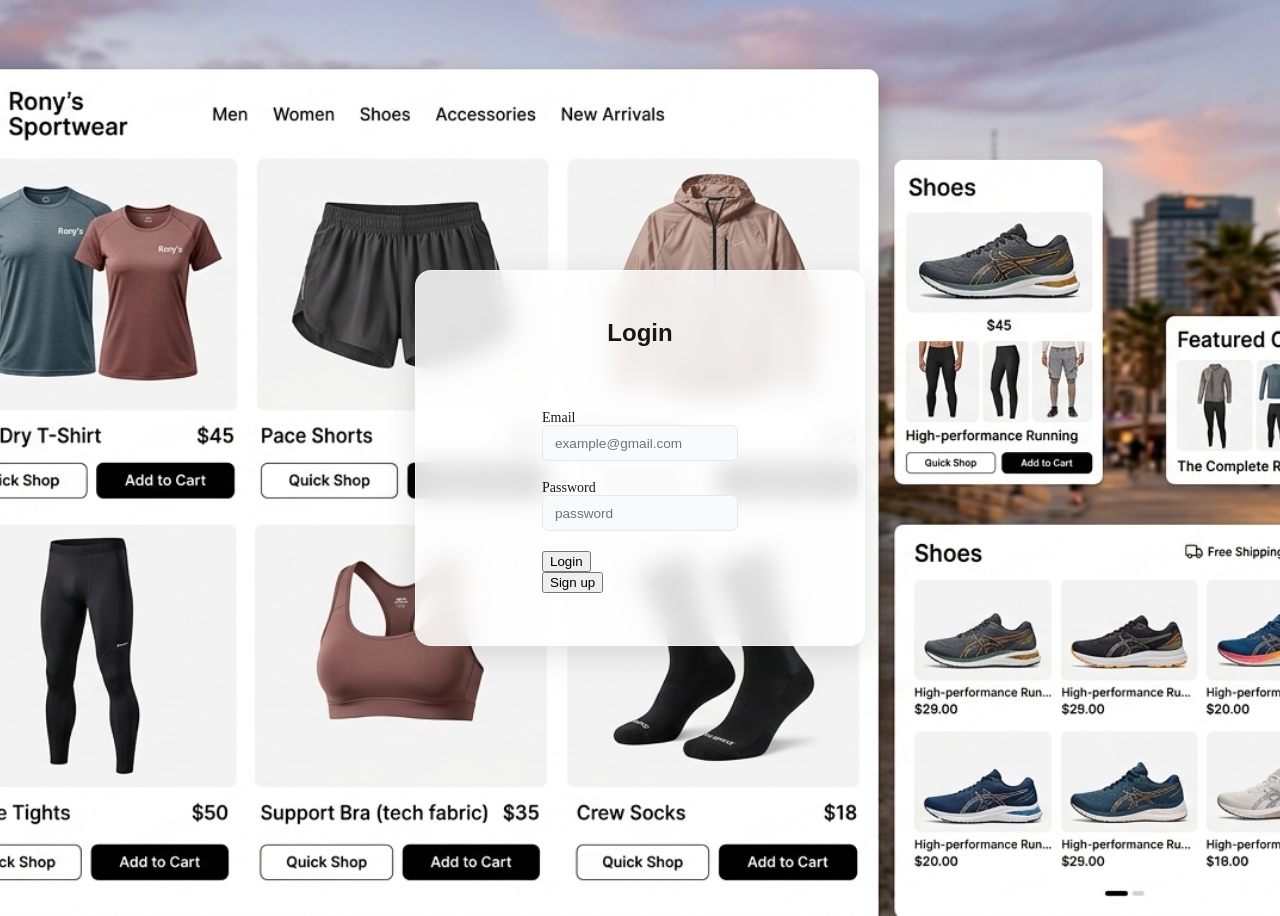
==== index.html @ 48cdadca "first commit" ====
<html lang="en">
  <head>
    <meta charset="UTF-8" />
    <meta name="viewport" content="width=device-width, initial-scale=1.0" />
    <link rel="stylesheet" href="style.css" />

    <title>Login Page</title>
  </head>
  <body>
    <div class="card">
      <h1>Login</h1>
      <form>
        <div>
          <label class="form-label" for="email">Email</label>
          <input
            class="input-field"
            type="email"
            id="email"
            name="email"
            placeholder="example@gmail.com"
            required
          />
        </div>
        <div>
          <label class="form-label" for="password">Password</label>
          <input
            class="input-field"
            type="password"
            id="password"
            name="password"
            placeholder="password"
            required
          />
        </div>
        <button type="submit">Login</button>
        <button type="Sign up" onclick="window.location.href = 'register.html'">
          Sign up
        </button>
      </form>
    </div>
  </body>
</html>
---- style.css ----
body {
  height: 100vh;
  display: flex;
  justify-content: center;
  align-items: center;
  flex-direction: column;
  background-image: url("Gemini_Generated_Image_eipzj1eipzj1eipz.png");
  background-size: cover;
  background-position: center;
  background-repeat: no-repeat;
}

form {
  max-width: 400px;
  margin: 20px auto;
}

h1 {
  font-family: "Franklin Gothic Medium", "Arial Narrow", Arial, sans-serif;
  font-size: 24px;
  font-weight: bold;
  text-align: center;
  margin-bottom: 20px;
}

.form-label {
  display: flex;
  align-items: center;
  gap: 0.5rem;
  font-size: 0.875rem;
  line-height: 1;
  font-weight: 500;
  user-select: none;
}

input {
  display: block;
  text-align: left;
  margin-bottom: 20px;
}

button {
  display: block;
  text-align: center;
}

.input-field {
  height: 2.25rem;
  width: 100%;
  border-radius: 0.375rem;
  border: 1px solid #e5e7eb;
  background-color: #f9fafb;
  padding: 0.5rem 0.75rem;
  font-size: 0.85rem;
  box-sizing: border-box;
  margin-bottom: 20px;
}

.input-field::placeholder {
  color: #6b7280;
}
.card {
  background-color: rgba(255, 255, 255, 0.85);
  backdrop-filter: blur(12px);
  -webkit-backdrop-filter: blur(12px);
  color: #171717;
  display: flex;
  flex-direction: column;
  gap: 1.5rem;
  border-radius: 1rem;
  border: 1px solid rgba(255, 255, 255, 0.5);
  padding: 2rem;
  box-shadow: 0 8px 32px rgba(0, 0, 0, 0.12);
  width: 100%;
  max-width: 24rem;
}
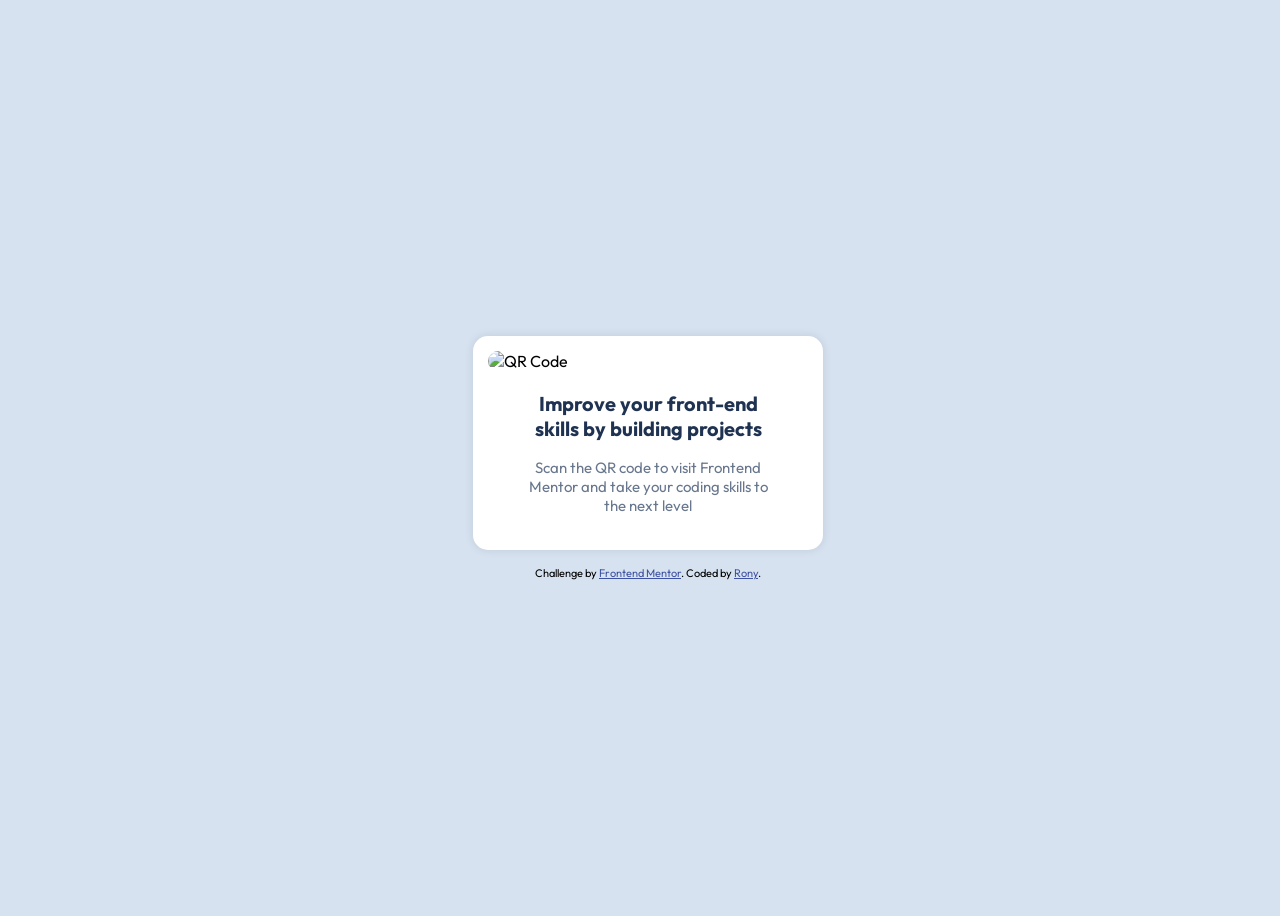
==== commit f4272aa8: "Add QR code component: index.html, style.css, images, README, .gitignore Made-with: Cursor" ====
--- a/index.html
+++ b/index.html
@@ -1,42 +1,41 @@
+<!doctype html>
 <html lang="en">
   <head>
     <meta charset="UTF-8" />
     <meta name="viewport" content="width=device-width, initial-scale=1.0" />
     <link rel="stylesheet" href="style.css" />
 
-    <title>Login Page</title>
+    <link
+      rel="icon"
+      type="image/png"
+      sizes="32x32"
+      href="./images/favicon-32x32.png"
+    />
+
+    <title>Frontend Mentor | QR code component</title>
   </head>
   <body>
     <div class="card">
-      <h1>Login</h1>
-      <form>
-        <div>
-          <label class="form-label" for="email">Email</label>
-          <input
-            class="input-field"
-            type="email"
-            id="email"
-            name="email"
-            placeholder="example@gmail.com"
-            required
-          />
-        </div>
-        <div>
-          <label class="form-label" for="password">Password</label>
-          <input
-            class="input-field"
-            type="password"
-            id="password"
-            name="password"
-            placeholder="password"
-            required
-          />
-        </div>
-        <button type="submit">Login</button>
-        <button type="Sign up" onclick="window.location.href = 'register.html'">
-          Sign up
-        </button>
-      </form>
+      <div class="qr-code">
+        <img src="./images/image-qr-code.png" alt="QR Code" />
+      </div>
+      <div class="title">
+        <h1>Improve your front-end skills by building projects</h1>
+      </div>
+
+      <div class="description">
+        <p>
+          Scan the QR code to visit Frontend Mentor and take your coding skills
+          to the next level
+        </p>
+      </div>
+    </div>
+
+    <div class="attribution">
+      Challenge by
+      <a href="https://www.frontendmentor.io?ref=challenge" target="_blank"
+        >Frontend Mentor</a
+      >. Coded by <a href="https://github.com/ronyshulkin">Rony</a>.
     </div>
   </body>
 </html>
--- a/style.css
+++ b/style.css
@@ -1,76 +1,59 @@
+@import url("https://fonts.googleapis.com/css2?family=Outfit:wght@400;700&display=swap");
 body {
+  background-color: hsl(212, 45%, 89%);
+  display: flex;
+  flex-direction: column;
+  align-items: center;
+  justify-content: center;
   height: 100vh;
-  display: flex;
-  justify-content: center;
-  align-items: center;
-  flex-direction: column;
-  background-image: url("Gemini_Generated_Image_eipzj1eipzj1eipz.png");
-  background-size: cover;
-  background-position: center;
-  background-repeat: no-repeat;
+  width: 100vw;
+  font-family: "Outfit", sans-serif;
 }
 
-form {
-  max-width: 400px;
-  margin: 20px auto;
+.card {
+  background-color: white;
+  width: min(320px, 90%);
+  border-radius: 15px;
+  box-shadow: 0 0 10px 0 rgba(0, 0, 0, 0.1);
+  padding: 15px;
+  max-width: 320px;
 }
 
-h1 {
-  font-family: "Franklin Gothic Medium", "Arial Narrow", Arial, sans-serif;
-  font-size: 24px;
-  font-weight: bold;
-  text-align: center;
-  margin-bottom: 20px;
+.qr-code img {
+  width: 100%;
+  height: auto;
+  border-radius: 10px;
+  display: block;
 }
 
-.form-label {
-  display: flex;
-  align-items: center;
-  gap: 0.5rem;
-  font-size: 0.875rem;
-  line-height: 1;
-  font-weight: 500;
-  user-select: none;
+.title h1 {
+  font-size: 20px;
+  font-weight: 700;
+  padding-top: 20px;
+  padding-bottom: 7px;
+  text-align: center;
+  color: hsl(218, 44%, 22%);
+  width: 80%;
+  margin: 0 auto;
 }
 
-input {
-  display: block;
-  text-align: left;
-  margin-bottom: 20px;
+.description p {
+  font-size: 15px;
+  font-weight: 400;
+  padding-top: 10px;
+  padding-bottom: 20px;
+  text-align: center;
+  color: hsl(216, 15%, 48%);
+  width: 80%;
+  margin: 0 auto;
 }
 
-button {
-  display: block;
+.attribution {
+  font-size: 11px;
   text-align: center;
+  margin-top: 1rem;
 }
 
-.input-field {
-  height: 2.25rem;
-  width: 100%;
-  border-radius: 0.375rem;
-  border: 1px solid #e5e7eb;
-  background-color: #f9fafb;
-  padding: 0.5rem 0.75rem;
-  font-size: 0.85rem;
-  box-sizing: border-box;
-  margin-bottom: 20px;
+.attribution a {
+  color: hsl(228, 45%, 44%);
 }
-
-.input-field::placeholder {
-  color: #6b7280;
-}
-.card {
-  background-color: rgba(255, 255, 255, 0.85);
-  backdrop-filter: blur(12px);
-  -webkit-backdrop-filter: blur(12px);
-  color: #171717;
-  display: flex;
-  flex-direction: column;
-  gap: 1.5rem;
-  border-radius: 1rem;
-  border: 1px solid rgba(255, 255, 255, 0.5);
-  padding: 2rem;
-  box-shadow: 0 8px 32px rgba(0, 0, 0, 0.12);
-  width: 100%;
-  max-width: 24rem;
-}
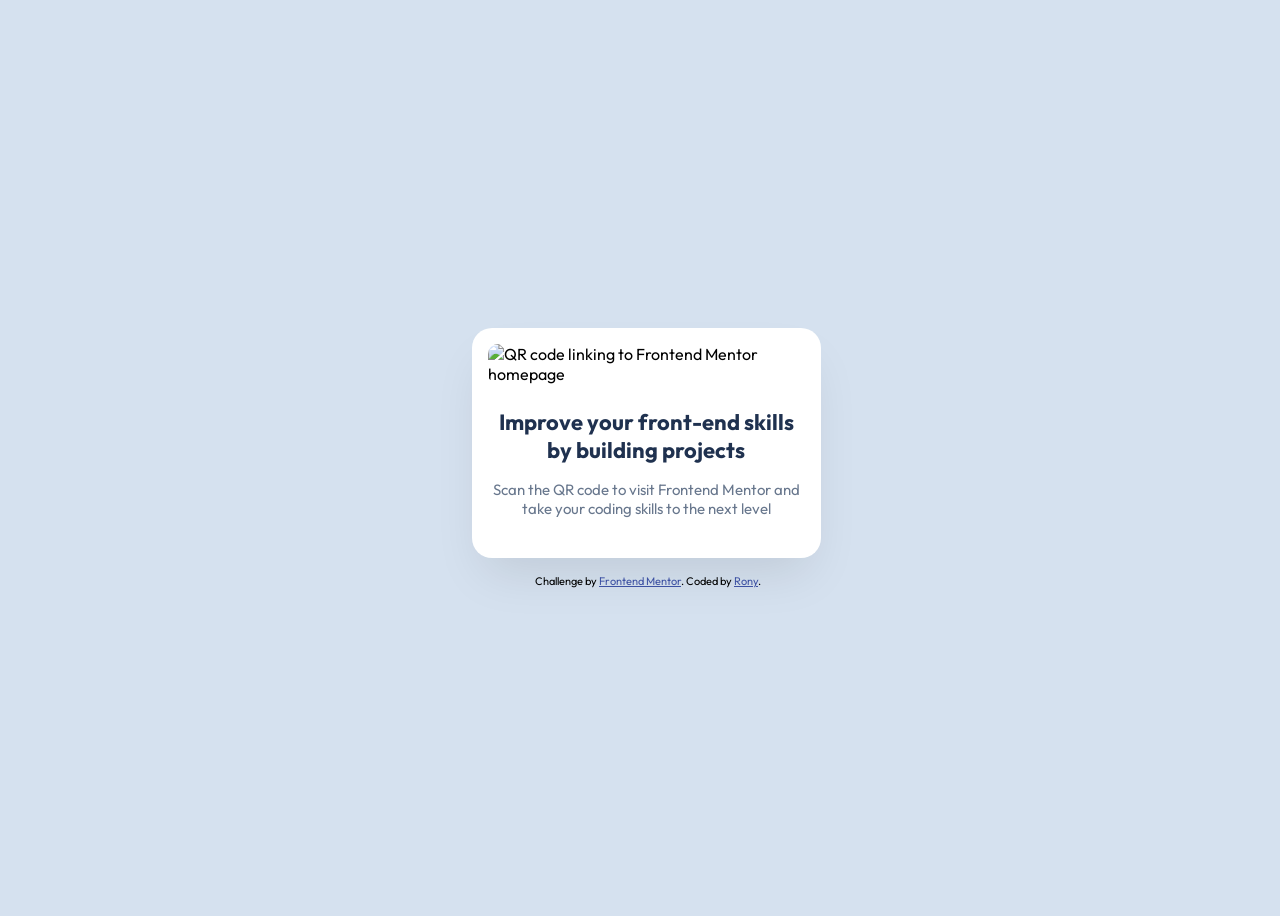
==== commit abd64559: "Enhance QR code component layout and styling; update image alt text, add footer, and improve CSS var" ====
--- a/index.html
+++ b/index.html
@@ -15,9 +15,13 @@
     <title>Frontend Mentor | QR code component</title>
   </head>
   <body>
+    <main>
     <div class="card">
       <div class="qr-code">
-        <img src="./images/image-qr-code.png" alt="QR Code" />
+        <img
+          src="./images/image-qr-code.png"
+          alt="QR code linking to Frontend Mentor homepage"
+        />
       </div>
       <div class="title">
         <h1>Improve your front-end skills by building projects</h1>
@@ -30,12 +34,16 @@
         </p>
       </div>
     </div>
+    </main>
 
-    <div class="attribution">
+    <footer class="attribution">
       Challenge by
-      <a href="https://www.frontendmentor.io?ref=challenge" target="_blank"
+      <a
+        href="https://www.frontendmentor.io?ref=challenge"
+        target="_blank"
+        rel="noopener noreferrer"
         >Frontend Mentor</a
-      >. Coded by <a href="https://github.com/ronyshulkin">Rony</a>.
-    </div>
+      >. Coded by <a href="https://github.com/ronyshulkin" target="_blank" rel="noopener noreferrer">Rony</a>.
+    </footer>
   </body>
 </html>
--- a/style.css
+++ b/style.css
@@ -1,6 +1,10 @@
 @import url("https://fonts.googleapis.com/css2?family=Outfit:wght@400;700&display=swap");
+
+/* Figma variables: slate-300 #D5E1EF, slate-900 #1F314F, slate-500 #68778D, white #FFFFFF */
+/* Spacing: 200=16px, 300=24px, 500=40px. Font: preset-1=22px, preset-2=15px */
+
 body {
-  background-color: hsl(212, 45%, 89%);
+  background-color: #d5e1ef;
   display: flex;
   flex-direction: column;
   align-items: center;
@@ -11,12 +15,12 @@
 }
 
 .card {
-  background-color: white;
+  background-color: #ffffff;
   width: min(320px, 90%);
-  border-radius: 15px;
-  box-shadow: 0 0 10px 0 rgba(0, 0, 0, 0.1);
-  padding: 15px;
   max-width: 320px;
+  border-radius: 20px;
+  box-shadow: 0 25px 50px -12px rgba(0, 0, 0, 0.1);
+  padding: 16px 16px 40px 16px;
 }
 
 .qr-code img {
@@ -26,26 +30,26 @@
   display: block;
 }
 
+/* 24px gap from Figma between card sections */
 .title h1 {
-  font-size: 20px;
+  font-size: 22px;
   font-weight: 700;
-  padding-top: 20px;
-  padding-bottom: 7px;
+  padding-top: 24px;
+  padding-bottom: 16px;
   text-align: center;
-  color: hsl(218, 44%, 22%);
-  width: 80%;
-  margin: 0 auto;
+  color: #1f314f;
+  width: 100%;
+  margin: 0;
 }
 
 .description p {
   font-size: 15px;
   font-weight: 400;
-  padding-top: 10px;
-  padding-bottom: 20px;
+
   text-align: center;
-  color: hsl(216, 15%, 48%);
-  width: 80%;
-  margin: 0 auto;
+  color: #68778d;
+  width: 100%;
+  margin: 0;
 }
 
 .attribution {
